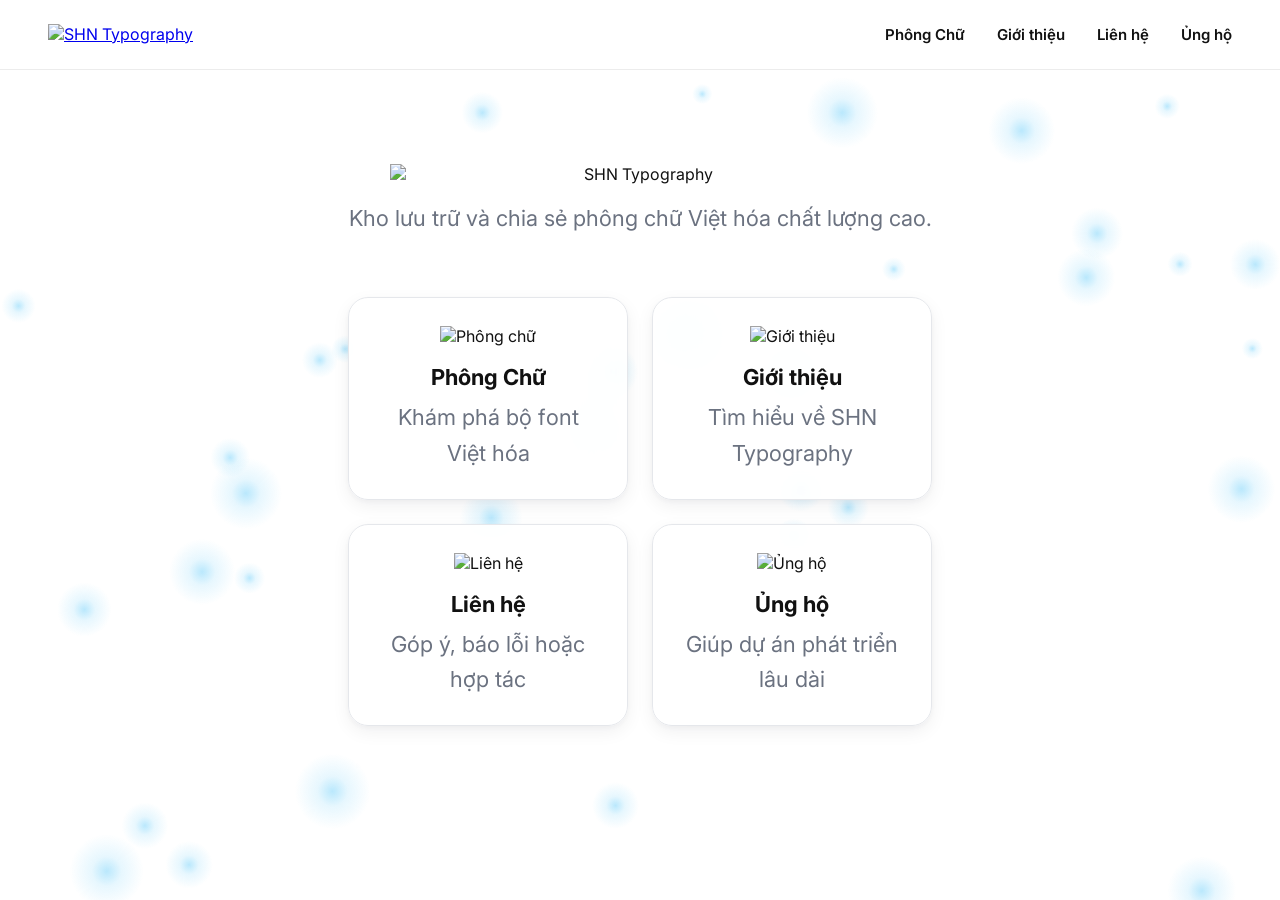
==== index.html @ b6dca77b "Add files via upload" ====
<!DOCTYPE html>
<html lang="vi">

<head>
    <meta charset="UTF-8">
    <meta name="viewport" content="width=device-width, initial-scale=1.0">

    <title>SHN Typography</title>

    <!-- Google Fonts -->
    <link rel="preconnect" href="https://fonts.googleapis.com">
    <link rel="preconnect" href="https://fonts.gstatic.com" crossorigin>

    <link href="https://fonts.googleapis.com/css2?family=Inter:wght@100..900&display=swap" rel="stylesheet">

    <!-- CSS -->
    <link rel="stylesheet" href="style.css">
</head>

<body>

    <!-- Animated Background -->
    <canvas id="bg"></canvas>

    <!-- Header -->
    <header>

        <a href="index.html" class="logo">
            <img src="img/logo.png" alt="SHN Typography">
        </a>

        <nav>
            <a href="fonts.html">Phông Chữ</a>
            <a href="about.html">Giới thiệu</a>
            <a href="contact.html">Liên hệ</a>
            <a href="donate.html">Ủng hộ</a>
        </nav>

    </header>

    <!-- Hero -->
    <main>

        <section class="hero">

            <img src="img/logo1.png" alt="SHN Typography" class="hero-logo">

            <p>Kho lưu trữ và chia sẻ phông chữ Việt hóa chất lượng cao.</p>

            <div class="cards">

                <a href="fonts.html" class="card">
                    <img src="img/type.svg" alt="Phông chữ">
                    <h2>Phông Chữ</h2>
                    <p>Khám phá bộ font Việt hóa</p>
                </a>

                <a href="about.html" class="card">
                    <img src="img/book-open-text.svg" alt="Giới thiệu">
                    <h2>Giới thiệu</h2>
                    <p>Tìm hiểu về SHN Typography</p>
                </a>

                <a href="contact.html" class="card">
                    <img src="img/user-star.svg" alt="Liên hệ">
                    <h2>Liên hệ</h2>
                    <p>Góp ý, báo lỗi hoặc hợp tác</p>
                </a>

                <a href="donate.html" class="card">
                    <img src="img/hand-heart.svg" alt="Ủng hộ">
                    <h2>Ủng hộ</h2>
                    <p>Giúp dự án phát triển lâu dài</p>
                </a>

            </div>

        </section>

    </main>

    <!-- JavaScript -->
    <script src="script.js"></script>

</body>

</html>
---- style.css ----
/* ===========================================
   SHN Typography
   =========================================== */

*{
    margin:0;
    padding:0;
    box-sizing:border-box;
}

html{
    scroll-behavior:smooth;
}

body{
    font-family:"Inter",sans-serif;
    background:#fff;
    color:#111;
    overflow-x:hidden;
}
/* ===========================================
   Floating dots
   =========================================== */

.background-dots{
    position:fixed;
    inset:0;
    overflow:hidden;
    pointer-events:none;
    z-index:1;
}

header,
main{
    position:relative;
    z-index:2;
}

.background-dots span{
    position:absolute;

    border-radius:50%;

    background:#38bdf8;

    width:12px;
    height:12px;

    opacity:.5;

    animation:float 20s ease-in-out infinite;
}

@keyframes float{

    0%{
        transform:translate(0,0);
    }

    25%{
        transform:translate(18px,-25px);
    }

    50%{
        transform:translate(-10px,-45px);
    }

    75%{
        transform:translate(20px,-18px);
    }

    100%{
        transform:translate(0,0);
    }

}

/* ===========================================
   Header
   =========================================== */

header{

    position:relative;

    z-index:5;

    height:70px;

    display:flex;
    align-items:center;
    justify-content:space-between;

    padding:0 48px;

    background:rgba(255,255,255,.75);

    backdrop-filter:blur(14px);

    border-bottom:1px solid #ececec;

}

.logo img{

    height:22px;

    display:block;

}

nav{

    display:flex;

    gap:32px;

}

nav a{

    text-decoration:none;

    color:#111;

    font-size:15px;
    font-weight:600;

    position:relative;

    transition:.25s;

}

nav a:hover{

    color:#0099ff;

}

nav a::after{

    content:"";

    position:absolute;

    left:0;
    bottom:-6px;

    width:0;
    height:2px;

    background:#0099ff;

    transition:.25s;

}

nav a:hover::after{

    width:100%;

}

/* ===========================================
   Hero
   =========================================== */

.hero{
    min-height:calc(100vh - 70px);

    display:flex;
    flex-direction:column;
    justify-content:center;
    align-items:center;

    /* Nâng lên khoảng 40px */
    transform:translateY(-40px);

    max-width:1100px;
    margin:0 auto;
    padding:40px 30px;

    text-align:center;
}

.hero-logo{
    width:500px;
    max-width:80%;
    height:auto;

    display:block;
    margin:0 auto 16px;

    user-select:none;
    -webkit-user-drag:none;
}

.hero p{

    font-size:22px;

    color:#6b7280;

    line-height:1.7;

}

/* ===========================================
   Cards
   =========================================== */

.cards{

    display:grid;

    grid-template-columns:repeat(2,280px);

    gap:24px;

    justify-content:center;

    margin-top:60px;

}

.card{
    background:rgba(255,255,255,.88);

    backdrop-filter:blur(20px);

    border:1px solid #e5e7eb;

    border-radius:20px;

    padding:28px;

    text-decoration:none;
    color:#111;

    text-align:center;

    box-shadow:
        0 6px 18px rgba(15,23,42,.06),
        0 2px 6px rgba(15,23,42,.04);

    transition:
        transform .25s,
        box-shadow .25s,
        border-color .25s;
}

.card:hover{

    transform:
        translateY(-8px)
        scale(1.03);

    border-color:#38bdf8;

    box-shadow:
        0 20px 50px rgba(0,0,0,.08);

}

.card img{

    width:46px;
    height:46px;

    margin-bottom:18px;

    transition:.25s;

}

.card:hover img{

    transform:
        scale(1.1)
        rotate(-5deg);

}

.card h2{

    font-size:22px;

    margin-bottom:10px;

}

.card p{

    color:#6b7280;

    line-height:1.6;

}

/* ===========================================
   Animation
   =========================================== */

@keyframes fadeUp{

    from{

        opacity:0;

        transform:
            translateY(24px);

    }

    to{

        opacity:1;

        transform:
            translateY(0);

    }

}

/* ===========================================
   Responsive
   =========================================== */

@media (max-width:900px){

    header{

        padding:0 20px;

    }

    nav{

        gap:18px;

    }

    .hero h1{

        font-size:46px;

    }

    .hero p{

        font-size:18px;

    }

    .cards{

        grid-template-columns:1fr;

        max-width:340px;

        margin:50px auto 0;

    }

}
#bg{
    position:fixed;
    inset:0;
    width:100%;
    height:100%;
    z-index:-1;
    pointer-events:none;
}
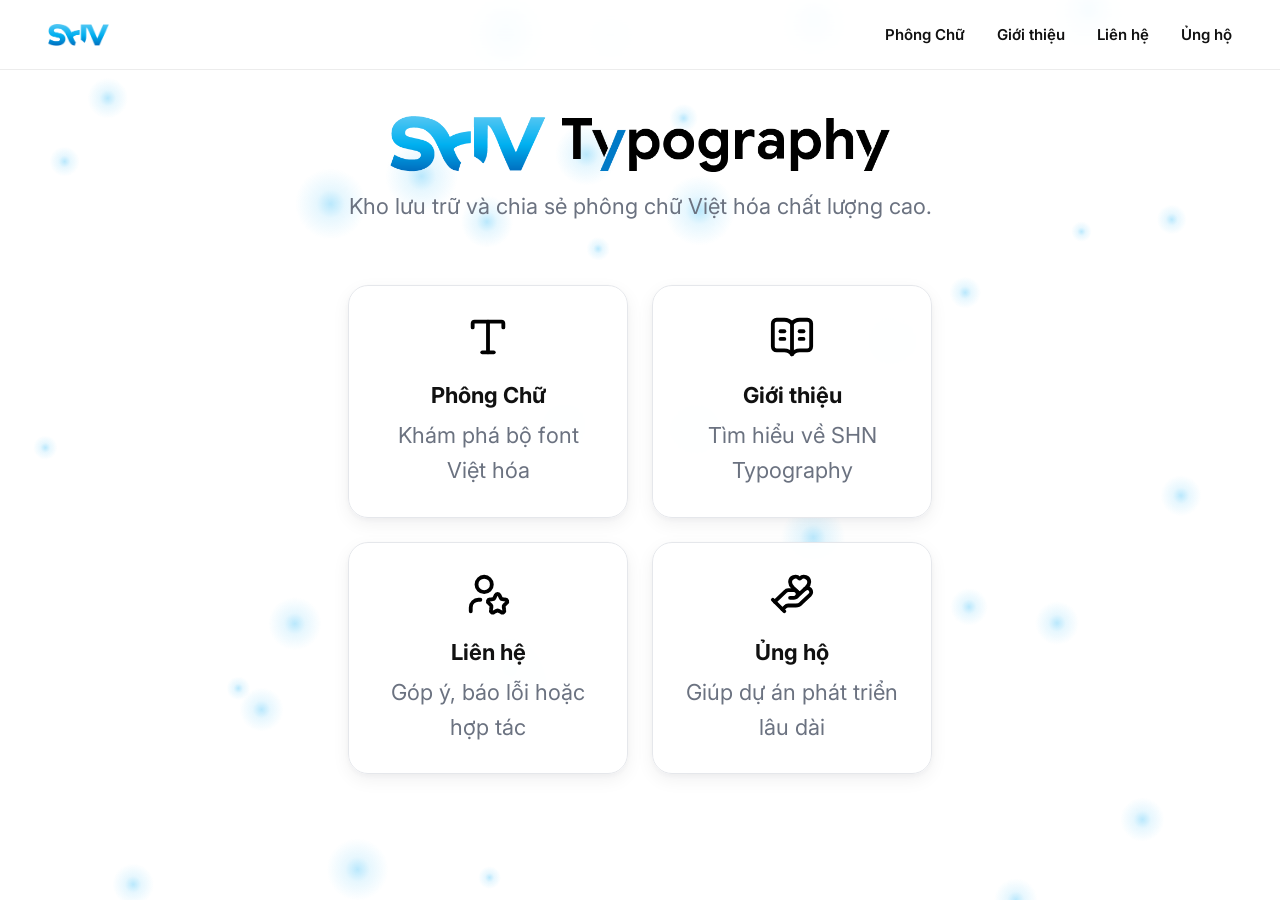
==== commit 2e50b0ed: "Up" ====
--- a/index.html
+++ b/index.html
@@ -1,87 +1,87 @@
-<!DOCTYPE html>
-<html lang="vi">
-
-<head>
-    <meta charset="UTF-8">
-    <meta name="viewport" content="width=device-width, initial-scale=1.0">
-
-    <title>SHN Typography</title>
-
-    <!-- Google Fonts -->
-    <link rel="preconnect" href="https://fonts.googleapis.com">
-    <link rel="preconnect" href="https://fonts.gstatic.com" crossorigin>
-
-    <link href="https://fonts.googleapis.com/css2?family=Inter:wght@100..900&display=swap" rel="stylesheet">
-
-    <!-- CSS -->
-    <link rel="stylesheet" href="style.css">
-</head>
-
-<body>
-
-    <!-- Animated Background -->
-    <canvas id="bg"></canvas>
-
-    <!-- Header -->
-    <header>
-
-        <a href="index.html" class="logo">
-            <img src="img/logo.png" alt="SHN Typography">
-        </a>
-
-        <nav>
-            <a href="fonts.html">Phông Chữ</a>
-            <a href="about.html">Giới thiệu</a>
-            <a href="contact.html">Liên hệ</a>
-            <a href="donate.html">Ủng hộ</a>
-        </nav>
-
-    </header>
-
-    <!-- Hero -->
-    <main>
-
-        <section class="hero">
-
-            <img src="img/logo1.png" alt="SHN Typography" class="hero-logo">
-
-            <p>Kho lưu trữ và chia sẻ phông chữ Việt hóa chất lượng cao.</p>
-
-            <div class="cards">
-
-                <a href="fonts.html" class="card">
-                    <img src="img/type.svg" alt="Phông chữ">
-                    <h2>Phông Chữ</h2>
-                    <p>Khám phá bộ font Việt hóa</p>
-                </a>
-
-                <a href="about.html" class="card">
-                    <img src="img/book-open-text.svg" alt="Giới thiệu">
-                    <h2>Giới thiệu</h2>
-                    <p>Tìm hiểu về SHN Typography</p>
-                </a>
-
-                <a href="contact.html" class="card">
-                    <img src="img/user-star.svg" alt="Liên hệ">
-                    <h2>Liên hệ</h2>
-                    <p>Góp ý, báo lỗi hoặc hợp tác</p>
-                </a>
-
-                <a href="donate.html" class="card">
-                    <img src="img/hand-heart.svg" alt="Ủng hộ">
-                    <h2>Ủng hộ</h2>
-                    <p>Giúp dự án phát triển lâu dài</p>
-                </a>
-
-            </div>
-
-        </section>
-
-    </main>
-
-    <!-- JavaScript -->
-    <script src="script.js"></script>
-
-</body>
-
+<!DOCTYPE html>
+<html lang="vi">
+
+<head>
+    <meta charset="UTF-8">
+    <meta name="viewport" content="width=device-width, initial-scale=1.0">
+
+    <title>SHN Typography</title>
+
+    <!-- Google Fonts -->
+    <link rel="preconnect" href="https://fonts.googleapis.com">
+    <link rel="preconnect" href="https://fonts.gstatic.com" crossorigin>
+
+    <link href="https://fonts.googleapis.com/css2?family=Inter:wght@100..900&display=swap" rel="stylesheet">
+
+    <!-- CSS -->
+    <link rel="stylesheet" href="style.css">
+</head>
+
+<body>
+
+    <!-- Animated Background -->
+    <canvas id="bg"></canvas>
+
+    <!-- Header -->
+    <header>
+
+        <a href="index.html" class="logo">
+            <img src="img/logo.png" alt="SHN Typography">
+        </a>
+
+        <nav>
+            <a href="fonts.html">Phông Chữ</a>
+            <a href="about.html">Giới thiệu</a>
+            <a href="contact.html">Liên hệ</a>
+            <a href="donate.html">Ủng hộ</a>
+        </nav>
+
+    </header>
+
+    <!-- Hero -->
+    <main>
+
+        <section class="hero">
+
+            <img src="img/logo1.png" alt="SHN Typography" class="hero-logo">
+
+            <p>Kho lưu trữ và chia sẻ phông chữ Việt hóa chất lượng cao.</p>
+
+            <div class="cards">
+
+                <a href="fonts.html" class="card">
+                    <img src="img/type.svg" alt="Phông chữ">
+                    <h2>Phông Chữ</h2>
+                    <p>Khám phá bộ font Việt hóa</p>
+                </a>
+
+                <a href="about.html" class="card">
+                    <img src="img/book-open-text.svg" alt="Giới thiệu">
+                    <h2>Giới thiệu</h2>
+                    <p>Tìm hiểu về SHN Typography</p>
+                </a>
+
+                <a href="contact.html" class="card">
+                    <img src="img/user-star.svg" alt="Liên hệ">
+                    <h2>Liên hệ</h2>
+                    <p>Góp ý, báo lỗi hoặc hợp tác</p>
+                </a>
+
+                <a href="donate.html" class="card">
+                    <img src="img/hand-heart.svg" alt="Ủng hộ">
+                    <h2>Ủng hộ</h2>
+                    <p>Giúp dự án phát triển lâu dài</p>
+                </a>
+
+            </div>
+
+        </section>
+
+    </main>
+
+    <!-- JavaScript -->
+    <script src="script.js"></script>
+
+</body>
+
 </html>
--- a/style.css
+++ b/style.css
@@ -1,375 +1,375 @@
-/* ===========================================
-   SHN Typography
-   =========================================== */
-
-*{
-    margin:0;
-    padding:0;
-    box-sizing:border-box;
-}
-
-html{
-    scroll-behavior:smooth;
-}
-
-body{
-    font-family:"Inter",sans-serif;
-    background:#fff;
-    color:#111;
-    overflow-x:hidden;
-}
-/* ===========================================
-   Floating dots
-   =========================================== */
-
-.background-dots{
-    position:fixed;
-    inset:0;
-    overflow:hidden;
-    pointer-events:none;
-    z-index:1;
-}
-
-header,
-main{
-    position:relative;
-    z-index:2;
-}
-
-.background-dots span{
-    position:absolute;
-
-    border-radius:50%;
-
-    background:#38bdf8;
-
-    width:12px;
-    height:12px;
-
-    opacity:.5;
-
-    animation:float 20s ease-in-out infinite;
-}
-
-@keyframes float{
-
-    0%{
-        transform:translate(0,0);
-    }
-
-    25%{
-        transform:translate(18px,-25px);
-    }
-
-    50%{
-        transform:translate(-10px,-45px);
-    }
-
-    75%{
-        transform:translate(20px,-18px);
-    }
-
-    100%{
-        transform:translate(0,0);
-    }
-
-}
-
-/* ===========================================
-   Header
-   =========================================== */
-
-header{
-
-    position:relative;
-
-    z-index:5;
-
-    height:70px;
-
-    display:flex;
-    align-items:center;
-    justify-content:space-between;
-
-    padding:0 48px;
-
-    background:rgba(255,255,255,.75);
-
-    backdrop-filter:blur(14px);
-
-    border-bottom:1px solid #ececec;
-
-}
-
-.logo img{
-
-    height:22px;
-
-    display:block;
-
-}
-
-nav{
-
-    display:flex;
-
-    gap:32px;
-
-}
-
-nav a{
-
-    text-decoration:none;
-
-    color:#111;
-
-    font-size:15px;
-    font-weight:600;
-
-    position:relative;
-
-    transition:.25s;
-
-}
-
-nav a:hover{
-
-    color:#0099ff;
-
-}
-
-nav a::after{
-
-    content:"";
-
-    position:absolute;
-
-    left:0;
-    bottom:-6px;
-
-    width:0;
-    height:2px;
-
-    background:#0099ff;
-
-    transition:.25s;
-
-}
-
-nav a:hover::after{
-
-    width:100%;
-
-}
-
-/* ===========================================
-   Hero
-   =========================================== */
-
-.hero{
-    min-height:calc(100vh - 70px);
-
-    display:flex;
-    flex-direction:column;
-    justify-content:center;
-    align-items:center;
-
-    /* Nâng lên khoảng 40px */
-    transform:translateY(-40px);
-
-    max-width:1100px;
-    margin:0 auto;
-    padding:40px 30px;
-
-    text-align:center;
-}
-
-.hero-logo{
-    width:500px;
-    max-width:80%;
-    height:auto;
-
-    display:block;
-    margin:0 auto 16px;
-
-    user-select:none;
-    -webkit-user-drag:none;
-}
-
-.hero p{
-
-    font-size:22px;
-
-    color:#6b7280;
-
-    line-height:1.7;
-
-}
-
-/* ===========================================
-   Cards
-   =========================================== */
-
-.cards{
-
-    display:grid;
-
-    grid-template-columns:repeat(2,280px);
-
-    gap:24px;
-
-    justify-content:center;
-
-    margin-top:60px;
-
-}
-
-.card{
-    background:rgba(255,255,255,.88);
-
-    backdrop-filter:blur(20px);
-
-    border:1px solid #e5e7eb;
-
-    border-radius:20px;
-
-    padding:28px;
-
-    text-decoration:none;
-    color:#111;
-
-    text-align:center;
-
-    box-shadow:
-        0 6px 18px rgba(15,23,42,.06),
-        0 2px 6px rgba(15,23,42,.04);
-
-    transition:
-        transform .25s,
-        box-shadow .25s,
-        border-color .25s;
-}
-
-.card:hover{
-
-    transform:
-        translateY(-8px)
-        scale(1.03);
-
-    border-color:#38bdf8;
-
-    box-shadow:
-        0 20px 50px rgba(0,0,0,.08);
-
-}
-
-.card img{
-
-    width:46px;
-    height:46px;
-
-    margin-bottom:18px;
-
-    transition:.25s;
-
-}
-
-.card:hover img{
-
-    transform:
-        scale(1.1)
-        rotate(-5deg);
-
-}
-
-.card h2{
-
-    font-size:22px;
-
-    margin-bottom:10px;
-
-}
-
-.card p{
-
-    color:#6b7280;
-
-    line-height:1.6;
-
-}
-
-/* ===========================================
-   Animation
-   =========================================== */
-
-@keyframes fadeUp{
-
-    from{
-
-        opacity:0;
-
-        transform:
-            translateY(24px);
-
-    }
-
-    to{
-
-        opacity:1;
-
-        transform:
-            translateY(0);
-
-    }
-
-}
-
-/* ===========================================
-   Responsive
-   =========================================== */
-
-@media (max-width:900px){
-
-    header{
-
-        padding:0 20px;
-
-    }
-
-    nav{
-
-        gap:18px;
-
-    }
-
-    .hero h1{
-
-        font-size:46px;
-
-    }
-
-    .hero p{
-
-        font-size:18px;
-
-    }
-
-    .cards{
-
-        grid-template-columns:1fr;
-
-        max-width:340px;
-
-        margin:50px auto 0;
-
-    }
-
-}
-#bg{
-    position:fixed;
-    inset:0;
-    width:100%;
-    height:100%;
-    z-index:-1;
-    pointer-events:none;
+/* ===========================================
+   SHN Typography
+   =========================================== */
+
+*{
+    margin:0;
+    padding:0;
+    box-sizing:border-box;
+}
+
+html{
+    scroll-behavior:smooth;
+}
+
+body{
+    font-family:"Inter",sans-serif;
+    background:#fff;
+    color:#111;
+    overflow-x:hidden;
+}
+/* ===========================================
+   Floating dots
+   =========================================== */
+
+.background-dots{
+    position:fixed;
+    inset:0;
+    overflow:hidden;
+    pointer-events:none;
+    z-index:1;
+}
+
+header,
+main{
+    position:relative;
+    z-index:2;
+}
+
+.background-dots span{
+    position:absolute;
+
+    border-radius:50%;
+
+    background:#38bdf8;
+
+    width:12px;
+    height:12px;
+
+    opacity:.5;
+
+    animation:float 20s ease-in-out infinite;
+}
+
+@keyframes float{
+
+    0%{
+        transform:translate(0,0);
+    }
+
+    25%{
+        transform:translate(18px,-25px);
+    }
+
+    50%{
+        transform:translate(-10px,-45px);
+    }
+
+    75%{
+        transform:translate(20px,-18px);
+    }
+
+    100%{
+        transform:translate(0,0);
+    }
+
+}
+
+/* ===========================================
+   Header
+   =========================================== */
+
+header{
+
+    position:relative;
+
+    z-index:5;
+
+    height:70px;
+
+    display:flex;
+    align-items:center;
+    justify-content:space-between;
+
+    padding:0 48px;
+
+    background:rgba(255,255,255,.75);
+
+    backdrop-filter:blur(14px);
+
+    border-bottom:1px solid #ececec;
+
+}
+
+.logo img{
+
+    height:22px;
+
+    display:block;
+
+}
+
+nav{
+
+    display:flex;
+
+    gap:32px;
+
+}
+
+nav a{
+
+    text-decoration:none;
+
+    color:#111;
+
+    font-size:15px;
+    font-weight:600;
+
+    position:relative;
+
+    transition:.25s;
+
+}
+
+nav a:hover{
+
+    color:#0099ff;
+
+}
+
+nav a::after{
+
+    content:"";
+
+    position:absolute;
+
+    left:0;
+    bottom:-6px;
+
+    width:0;
+    height:2px;
+
+    background:#0099ff;
+
+    transition:.25s;
+
+}
+
+nav a:hover::after{
+
+    width:100%;
+
+}
+
+/* ===========================================
+   Hero
+   =========================================== */
+
+.hero{
+    min-height:calc(100vh - 70px);
+
+    display:flex;
+    flex-direction:column;
+    justify-content:center;
+    align-items:center;
+
+    /* Nâng lên khoảng 40px */
+    transform:translateY(-40px);
+
+    max-width:1100px;
+    margin:0 auto;
+    padding:40px 30px;
+
+    text-align:center;
+}
+
+.hero-logo{
+    width:500px;
+    max-width:80%;
+    height:auto;
+
+    display:block;
+    margin:0 auto 16px;
+
+    user-select:none;
+    -webkit-user-drag:none;
+}
+
+.hero p{
+
+    font-size:22px;
+
+    color:#6b7280;
+
+    line-height:1.7;
+
+}
+
+/* ===========================================
+   Cards
+   =========================================== */
+
+.cards{
+
+    display:grid;
+
+    grid-template-columns:repeat(2,280px);
+
+    gap:24px;
+
+    justify-content:center;
+
+    margin-top:60px;
+
+}
+
+.card{
+    background:rgba(255,255,255,.88);
+
+    backdrop-filter:blur(20px);
+
+    border:1px solid #e5e7eb;
+
+    border-radius:20px;
+
+    padding:28px;
+
+    text-decoration:none;
+    color:#111;
+
+    text-align:center;
+
+    box-shadow:
+        0 6px 18px rgba(15,23,42,.06),
+        0 2px 6px rgba(15,23,42,.04);
+
+    transition:
+        transform .25s,
+        box-shadow .25s,
+        border-color .25s;
+}
+
+.card:hover{
+
+    transform:
+        translateY(-8px)
+        scale(1.03);
+
+    border-color:#38bdf8;
+
+    box-shadow:
+        0 20px 50px rgba(0,0,0,.08);
+
+}
+
+.card img{
+
+    width:46px;
+    height:46px;
+
+    margin-bottom:18px;
+
+    transition:.25s;
+
+}
+
+.card:hover img{
+
+    transform:
+        scale(1.1)
+        rotate(-5deg);
+
+}
+
+.card h2{
+
+    font-size:22px;
+
+    margin-bottom:10px;
+
+}
+
+.card p{
+
+    color:#6b7280;
+
+    line-height:1.6;
+
+}
+
+/* ===========================================
+   Animation
+   =========================================== */
+
+@keyframes fadeUp{
+
+    from{
+
+        opacity:0;
+
+        transform:
+            translateY(24px);
+
+    }
+
+    to{
+
+        opacity:1;
+
+        transform:
+            translateY(0);
+
+    }
+
+}
+
+/* ===========================================
+   Responsive
+   =========================================== */
+
+@media (max-width:900px){
+
+    header{
+
+        padding:0 20px;
+
+    }
+
+    nav{
+
+        gap:18px;
+
+    }
+
+    .hero h1{
+
+        font-size:46px;
+
+    }
+
+    .hero p{
+
+        font-size:18px;
+
+    }
+
+    .cards{
+
+        grid-template-columns:1fr;
+
+        max-width:340px;
+
+        margin:50px auto 0;
+
+    }
+
+}
+#bg{
+    position:fixed;
+    inset:0;
+    width:100%;
+    height:100%;
+    z-index:-1;
+    pointer-events:none;
 }
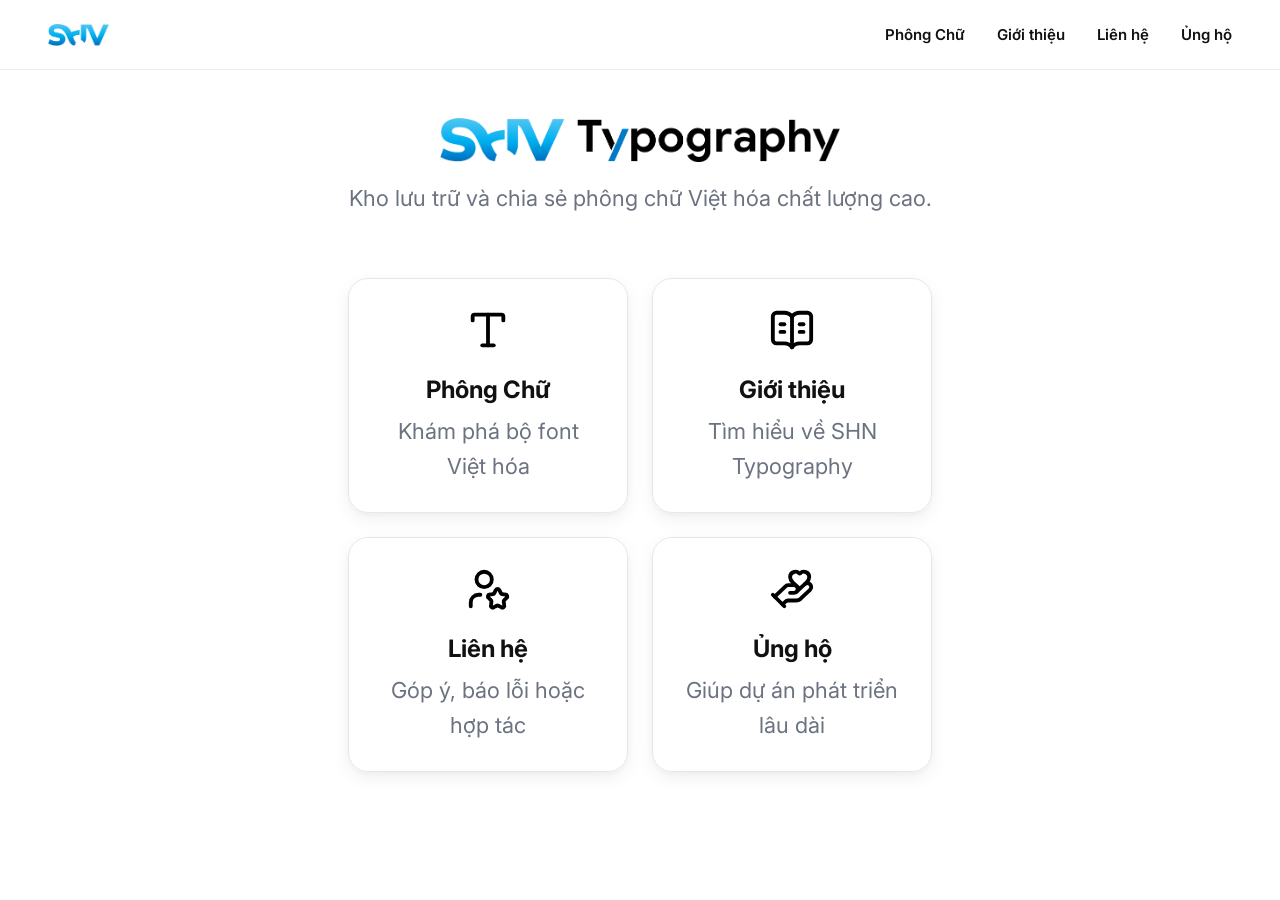
==== commit d28449f7: "Update 1.0" ====
--- a/index.html
+++ b/index.html
@@ -20,7 +20,6 @@
 <body>
 
     <!-- Animated Background -->
-    <canvas id="bg"></canvas>
 
     <!-- Header -->
     <header>
--- a/style.css
+++ b/style.css
@@ -1,6 +1,4 @@
-/* ===========================================
-   SHN Typography
-   =========================================== */
+/* ========= Reset ========= */
 
 *{
     margin:0;
@@ -18,130 +16,55 @@
     color:#111;
     overflow-x:hidden;
 }
-/* ===========================================
-   Floating dots
-   =========================================== */
-
-.background-dots{
-    position:fixed;
-    inset:0;
-    overflow:hidden;
-    pointer-events:none;
-    z-index:1;
-}
-
-header,
-main{
+
+/* ========= Header ========= */
+
+header{
+    height:70px;
+    padding:0 48px;
+
+    display:flex;
+    justify-content:space-between;
+    align-items:center;
+
+    position:sticky;
+    top:0;
+    z-index:100;
+
+    background:rgba(255,255,255,.75);
+    backdrop-filter:blur(14px);
+
+    border-bottom:1px solid #ececec;
+}
+
+.logo img{
+    height:22px;
+    display:block;
+}
+
+nav{
+    display:flex;
+    gap:32px;
+}
+
+nav a{
     position:relative;
-    z-index:2;
-}
-
-.background-dots span{
-    position:absolute;
-
-    border-radius:50%;
-
-    background:#38bdf8;
-
-    width:12px;
-    height:12px;
-
-    opacity:.5;
-
-    animation:float 20s ease-in-out infinite;
-}
-
-@keyframes float{
-
-    0%{
-        transform:translate(0,0);
-    }
-
-    25%{
-        transform:translate(18px,-25px);
-    }
-
-    50%{
-        transform:translate(-10px,-45px);
-    }
-
-    75%{
-        transform:translate(20px,-18px);
-    }
-
-    100%{
-        transform:translate(0,0);
-    }
-
-}
-
-/* ===========================================
-   Header
-   =========================================== */
-
-header{
-
-    position:relative;
-
-    z-index:5;
-
-    height:70px;
-
-    display:flex;
-    align-items:center;
-    justify-content:space-between;
-
-    padding:0 48px;
-
-    background:rgba(255,255,255,.75);
-
-    backdrop-filter:blur(14px);
-
-    border-bottom:1px solid #ececec;
-
-}
-
-.logo img{
-
-    height:22px;
-
-    display:block;
-
-}
-
-nav{
-
-    display:flex;
-
-    gap:32px;
-
-}
-
-nav a{
-
+
+    color:#111;
     text-decoration:none;
-
-    color:#111;
 
     font-size:15px;
     font-weight:600;
 
-    position:relative;
-
-    transition:.25s;
-
+    transition:.25s;
 }
 
 nav a:hover{
-
     color:#0099ff;
-
 }
 
 nav a::after{
-
     content:"";
-
     position:absolute;
 
     left:0;
@@ -153,18 +76,13 @@
     background:#0099ff;
 
     transition:.25s;
-
 }
 
 nav a:hover::after{
-
     width:100%;
-
-}
-
-/* ===========================================
-   Hero
-   =========================================== */
+}
+
+/* ========= Hero ========= */
 
 .hero{
     min-height:calc(100vh - 70px);
@@ -174,202 +92,495 @@
     justify-content:center;
     align-items:center;
 
-    /* Nâng lên khoảng 40px */
     transform:translateY(-40px);
 
+    max-width:1100px;
+    margin:auto;
+
+    padding:40px 30px;
+
+    text-align:center;
+}
+
+.hero-logo{
+    width:400px;
+    max-width:80%;
+    margin-bottom:18px;
+
+    user-select:none;
+    -webkit-user-drag:none;
+}
+
+.hero p{
+    font-size:22px;
+    color:#6b7280;
+    line-height:1.7;
+}
+
+/* ========= Home Cards ========= */
+
+.cards{
+    display:grid;
+    grid-template-columns:repeat(2,280px);
+    gap:24px;
+
+    margin-top:60px;
+}
+
+.card{
+    padding:28px;
+
+    text-align:center;
+    text-decoration:none;
+    color:#111;
+
+    border:1px solid #e5e7eb;
+    border-radius:20px;
+
+    background:rgba(255,255,255,.88);
+    backdrop-filter:blur(20px);
+
+    box-shadow:
+        0 6px 18px rgba(15,23,42,.06),
+        0 2px 6px rgba(15,23,42,.04);
+
+    transition:.25s;
+}
+
+.card:hover{
+    transform:translateY(-8px) scale(1.03);
+
+    border-color:#38bdf8;
+
+    box-shadow:
+        0 20px 50px rgba(0,0,0,.08);
+}
+
+.card img{
+    width:46px;
+    margin-bottom:18px;
+
+    transition:.25s;
+}
+
+.card:hover img{
+    transform:scale(1.1) rotate(-5deg);
+}
+
+.card h2{
+    margin-bottom:10px;
+}
+
+.card p{
+    color:#6b7280;
+    line-height:1.6;
+}
+
+/* ========= Fonts Page ========= */
+
+.fonts-page{
+    max-width:1100px;
+    margin:auto;
+    padding:60px 30px 100px;
+
+    animation:fadeUp .5s ease;
+}
+
+.fonts-page h1{
+    font-size:44px;
+    margin-bottom:12px;
+}
+
+.subtitle{
+    margin-bottom:40px;
+
+    color:#6b7280;
+    font-size:18px;
+}
+
+.font-list{
+    display:grid;
+    gap:24px;
+}
+
+.font-card{
+    padding:28px;
+
+    border:1px solid #e5e7eb;
+    border-radius:18px;
+
+    background:#fff;
+
+    box-shadow:0 8px 24px rgba(0,0,0,.05);
+
+    opacity:0;
+    transform:translateY(20px);
+
+    animation:cardEnter .5s ease forwards;
+
+    transition:.25s;
+}
+
+.font-card:nth-child(1){animation-delay:.1s;}
+.font-card:nth-child(2){animation-delay:.2s;}
+.font-card:nth-child(3){animation-delay:.3s;}
+.font-card:nth-child(4){animation-delay:.4s;}
+.font-card:nth-child(5){animation-delay:.5s;}
+
+.font-card:hover{
+    transform:translateY(-5px);
+
+    box-shadow:0 16px 40px rgba(0,0,0,.08);
+}
+
+.font-card h2{
+    margin-bottom:16px;
+    font-size:28px;
+}
+
+.preview{
+    margin-bottom:24px;
+
+    font-size:28px;
+}
+
+.font-info{
+    display:flex;
+    gap:12px;
+
+    margin-bottom:20px;
+}
+
+.font-info span{
+    padding:6px 12px;
+
+    border-radius:999px;
+
+    background:#f3f4f6;
+
+    font-size:14px;
+}
+
+.font-card a{
+    display:inline-block;
+
+    padding:10px 18px;
+
+    border-radius:10px;
+
+    background:#0099ff;
+    color:#fff;
+
+    text-decoration:none;
+
+    transition:.25s;
+}
+
+.font-card a:hover{
+    background:#0084dd;
+}
+
+/* ========= Animations ========= */
+
+@keyframes fadeUp{
+    from{
+        opacity:0;
+        transform:translateY(20px);
+    }
+    to{
+        opacity:1;
+        transform:translateY(0);
+    }
+}
+
+@keyframes cardEnter{
+    to{
+        opacity:1;
+        transform:translateY(0);
+    }
+}
+
+/* ========= Responsive ========= */
+
+@media (max-width:900px){
+
+    header{
+        padding:0 20px;
+    }
+
+    nav{
+        gap:18px;
+    }
+
+    .hero{
+        transform:none;
+    }
+
+    .hero-logo{
+        width:180px;
+    }
+
+    .hero p{
+        font-size:18px;
+    }
+
+    .cards{
+        grid-template-columns:1fr;
+        max-width:340px;
+    }
+}
+/* ========= Search ========= */
+
+.search-box{
+    display:flex;
+    justify-content:center;
+
+    margin:36px 0 40px;
+}
+
+.search-box input{
+    width:100%;
+    max-width:520px;
+
+    padding:14px 18px;
+
+    font-size:16px;
+    font-family:inherit;
+
+    border:1px solid #d1d5db;
+    border-radius:14px;
+
+    background:#fff;
+
+    outline:none;
+
+    transition:.25s;
+}
+
+.search-box input:focus{
+    border-color:#38bdf8;
+
+    box-shadow:
+        0 0 0 4px rgba(56,189,248,.12);
+}
+.fonts-page{
     max-width:1100px;
     margin:0 auto;
-    padding:40px 30px;
-
-    text-align:center;
-}
-
+    padding:60px 30px 100px;
+}
+
+.fonts-page > h1{
+    text-align:center;
+    font-size:44px;
+    margin-bottom:12px;
+}
+
+.fonts-page > .subtitle{
+    max-width:700px;
+    margin:0 auto 40px;
+
+    text-align:center;
+
+    font-size:18px;
+    color:#6b7280;
+    line-height:1.7;
+}
+/* ========= About ========= */
+
+.about-page{
+    max-width:900px;
+    margin:0 auto;
+    padding:60px 30px 100px;
+
+    animation:fadeUp .5s ease;
+}
+
+.about-page h1{
+    text-align:center;
+    font-size:44px;
+    margin-bottom:12px;
+}
+
+.about-page .subtitle{
+    max-width:700px;
+    margin:0 auto 50px;
+
+    text-align:center;
+
+    color:#6b7280;
+    line-height:1.8;
+}
+
+.about-card{
+    margin-bottom:24px;
+
+    padding:28px;
+
+    background:#fff;
+
+    border:1px solid #e5e7eb;
+    border-radius:18px;
+
+    box-shadow:
+        0 8px 24px rgba(0,0,0,.05);
+
+    transition:.25s;
+}
+
+.about-card:hover{
+    transform:translateY(-5px);
+
+    box-shadow:
+        0 16px 40px rgba(0,0,0,.08);
+}
+
+.about-card h2{
+    margin-bottom:14px;
+    font-size:24px;
+}
+
+.about-card p{
+    color:#4b5563;
+    line-height:1.8;
+}
+/* ========= Contact ========= */
+
+.contact-page{
+    max-width:800px;
+    margin:0 auto;
+    padding:60px 30px 100px;
+
+    animation:fadeUp .5s ease;
+}
+
+.contact-page h1{
+    text-align:center;
+    font-size:44px;
+    margin-bottom:12px;
+}
+
+.contact-page .subtitle{
+    max-width:650px;
+    margin:0 auto 50px;
+
+    text-align:center;
+
+    color:#6b7280;
+    line-height:1.8;
+}
+
+.contact-card{
+    background:#fff;
+
+    border:1px solid #e5e7eb;
+    border-radius:20px;
+
+    padding:32px;
+
+    box-shadow:
+        0 8px 24px rgba(0,0,0,.05);
+}
+
+.contact-card h2{
+    font-size:24px;
+    margin-bottom:24px;
+}
+
+.contact-item{
+    margin-bottom:24px;
+}
+
+.contact-item:last-child{
+    margin-bottom:0;
+}
+
+.contact-item strong{
+    display:block;
+    margin-bottom:8px;
+    color:#111;
+}
+
+.contact-item p{
+    color:#4b5563;
+}
+
+.contact-item a{
+    color:#0099ff;
+    text-decoration:none;
+}
+
+.contact-item a:hover{
+    text-decoration:underline;
+}
+/* ========= Donate ========= */
+
+.donate-page{
+    max-width:800px;
+    margin:0 auto;
+    padding:60px 30px 100px;
+
+    animation:fadeUp .5s ease;
+}
+
+.donate-page h1{
+    text-align:center;
+    font-size:44px;
+    margin-bottom:12px;
+}
+
+.donate-page .subtitle{
+    max-width:650px;
+    margin:0 auto 50px;
+
+    text-align:center;
+
+    color:#6b7280;
+    line-height:1.8;
+}
+
+.donate-card{
+    background:#fff;
+
+    border:1px solid #e5e7eb;
+    border-radius:20px;
+
+    padding:40px;
+
+    text-align:center;
+
+    box-shadow:
+        0 8px 24px rgba(0,0,0,.05);
+}
+
+.donate-card h2{
+    font-size:28px;
+    margin-bottom:20px;
+}
+
+.donate-card p{
+    color:#4b5563;
+    line-height:1.8;
+}
+
+.thanks{
+    margin-top:28px;
+
+    font-size:18px;
+    font-weight:600;
+
+    color:#111;
+}
 .hero-logo{
-    width:500px;
-    max-width:80%;
-    height:auto;
-
-    display:block;
-    margin:0 auto 16px;
-
-    user-select:none;
-    -webkit-user-drag:none;
+    opacity:0;
+    animation:fadeUp .6s ease forwards;
 }
 
 .hero p{
-
-    font-size:22px;
-
-    color:#6b7280;
-
-    line-height:1.7;
-
-}
-
-/* ===========================================
-   Cards
-   =========================================== */
+    opacity:0;
+    animation:fadeUp .6s ease .15s forwards;
+}
 
 .cards{
-
-    display:grid;
-
-    grid-template-columns:repeat(2,280px);
-
-    gap:24px;
-
-    justify-content:center;
-
-    margin-top:60px;
-
-}
-
-.card{
-    background:rgba(255,255,255,.88);
-
-    backdrop-filter:blur(20px);
-
-    border:1px solid #e5e7eb;
-
-    border-radius:20px;
-
-    padding:28px;
-
-    text-decoration:none;
-    color:#111;
-
-    text-align:center;
-
-    box-shadow:
-        0 6px 18px rgba(15,23,42,.06),
-        0 2px 6px rgba(15,23,42,.04);
-
-    transition:
-        transform .25s,
-        box-shadow .25s,
-        border-color .25s;
-}
-
-.card:hover{
-
-    transform:
-        translateY(-8px)
-        scale(1.03);
-
-    border-color:#38bdf8;
-
-    box-shadow:
-        0 20px 50px rgba(0,0,0,.08);
-
-}
-
-.card img{
-
-    width:46px;
-    height:46px;
-
-    margin-bottom:18px;
-
-    transition:.25s;
-
-}
-
-.card:hover img{
-
-    transform:
-        scale(1.1)
-        rotate(-5deg);
-
-}
-
-.card h2{
-
-    font-size:22px;
-
-    margin-bottom:10px;
-
-}
-
-.card p{
-
-    color:#6b7280;
-
-    line-height:1.6;
-
-}
-
-/* ===========================================
-   Animation
-   =========================================== */
-
-@keyframes fadeUp{
-
-    from{
-
-        opacity:0;
-
-        transform:
-            translateY(24px);
-
-    }
-
-    to{
-
-        opacity:1;
-
-        transform:
-            translateY(0);
-
-    }
-
-}
-
-/* ===========================================
-   Responsive
-   =========================================== */
-
-@media (max-width:900px){
-
-    header{
-
-        padding:0 20px;
-
-    }
-
-    nav{
-
-        gap:18px;
-
-    }
-
-    .hero h1{
-
-        font-size:46px;
-
-    }
-
-    .hero p{
-
-        font-size:18px;
-
-    }
-
-    .cards{
-
-        grid-template-columns:1fr;
-
-        max-width:340px;
-
-        margin:50px auto 0;
-
-    }
-
-}
-#bg{
-    position:fixed;
-    inset:0;
-    width:100%;
-    height:100%;
-    z-index:-1;
-    pointer-events:none;
+    opacity:0;
+    animation:fadeUp .6s ease .3s forwards;
 }
